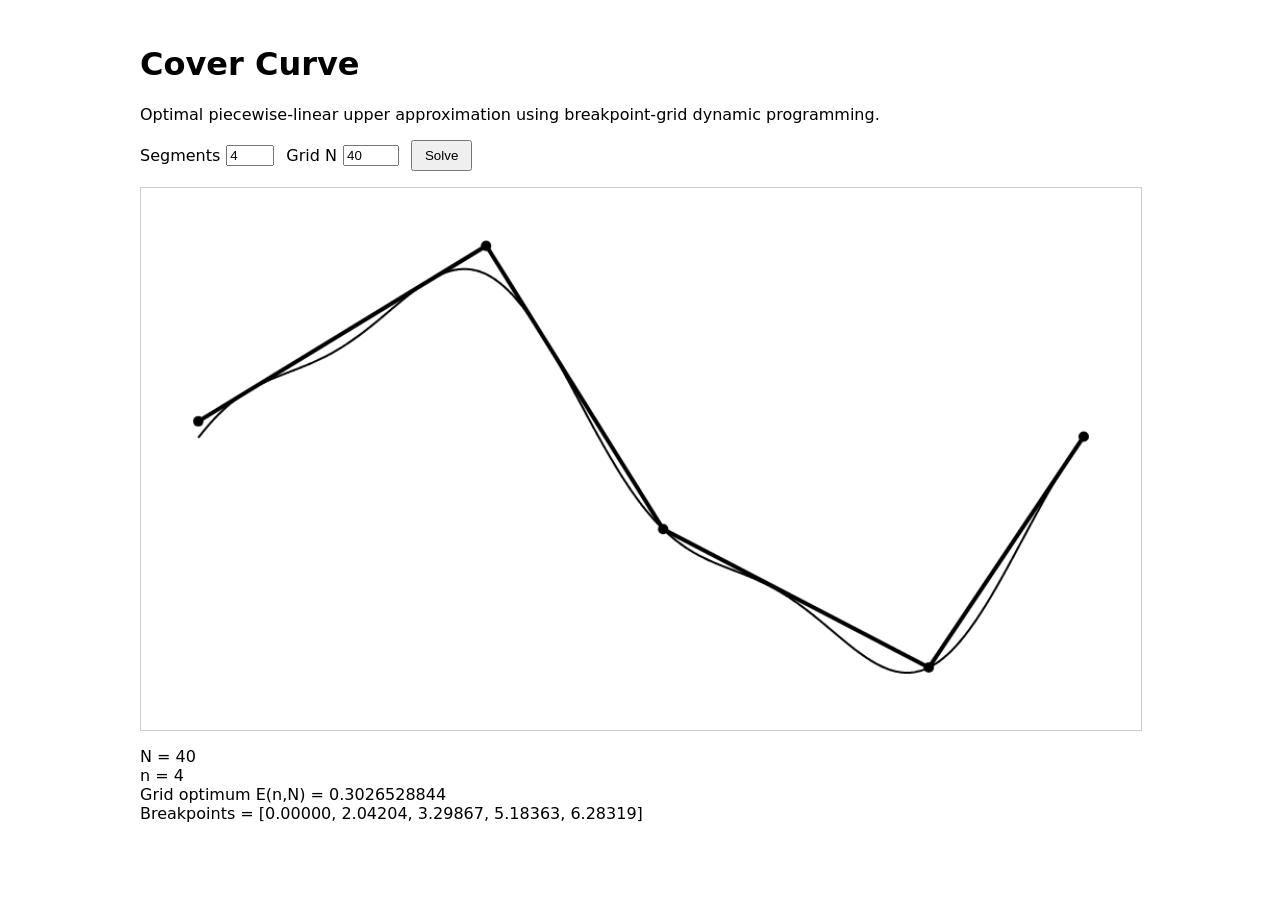
==== docs/index.html @ 6ab3d9b3 "Initial project setup" ====
<!doctype html>
<html lang="en">
<head>
  <meta charset="utf-8">
  <meta name="viewport" content="width=device-width, initial-scale=1">
  <title>Cover Curve</title>
  <style>
    body { font-family: system-ui, sans-serif; max-width: 1000px; margin: 0 auto; padding: 24px; }
    canvas { width: 100%; border: 1px solid #ccc; background: white; }
    .controls { display: flex; flex-wrap: wrap; gap: 12px; align-items: center; margin-bottom: 16px; }
    label { display: flex; gap: 6px; align-items: center; }
    button { padding: 6px 12px; cursor: pointer; }
    #status { margin: 12px 0; white-space: pre-wrap; }
  </style>
</head>
<body>
  <h1>Cover Curve</h1>
  <p>Optimal piecewise-linear upper approximation using breakpoint-grid dynamic programming.</p>

  <div class="controls">
    <label>Segments <input id="n" type="number" min="1" max="12" value="4"></label>
    <label>Grid N <input id="N" type="number" min="4" max="300" value="40"></label>
    <button id="run">Solve</button>
  </div>

  <canvas id="plot" width="960" height="520"></canvas>
  <div id="status">Ready.</div>

  <script type="module">
    import { solveGridDP } from "../src/math/gridDP.js";

    const canvas = document.getElementById("plot");
    const ctx = canvas.getContext("2d");
    const status = document.getElementById("status");

    // Example function. The numerical core accepts arbitrary JavaScript f.
    const f = x => Math.sin(x) + 0.18 * Math.cos(3 * x);
    const a = 0;
    const b = 2 * Math.PI;

    function draw(result) {
      const W = canvas.width;
      const H = canvas.height;
      const pad = 55;

      ctx.clearRect(0, 0, W, H);

      const values = [];
      for (let i = 0; i <= 800; i++) {
        const x = a + (b - a) * i / 800;
        values.push(f(x));
      }

      for (const s of result.segments) {
        values.push(s.intercept + s.slope * s.x0);
        values.push(s.intercept + s.slope * s.x1);
      }

      const ymin = Math.min(...values);
      const ymax = Math.max(...values);
      const yrange = Math.max(1e-9, ymax - ymin);

      const X = x => pad + (x - a) / (b - a) * (W - 2 * pad);
      const Y = y => H - pad - (y - ymin) / yrange * (H - 2 * pad);

      ctx.beginPath();
      for (let i = 0; i <= 800; i++) {
        const x = a + (b - a) * i / 800;
        const y = f(x);
        if (i === 0) ctx.moveTo(X(x), Y(y));
        else ctx.lineTo(X(x), Y(y));
      }
      ctx.lineWidth = 2;
      ctx.stroke();

      for (const s of result.segments) {
        ctx.beginPath();
        ctx.moveTo(X(s.x0), Y(s.intercept + s.slope * s.x0));
        ctx.lineTo(X(s.x1), Y(s.intercept + s.slope * s.x1));
        ctx.lineWidth = 4;
        ctx.stroke();
      }

      for (const x of result.breakpoints) {
        const y = result.segments.find(s => x >= s.x0 && x <= s.x1);
        const yy = y ? y.intercept + y.slope * x : f(x);
        ctx.beginPath();
        ctx.arc(X(x), Y(yy), 5, 0, Math.PI * 2);
        ctx.fill();
      }

      status.textContent =
        `N = ${result.N}\n` +
        `n = ${result.n}\n` +
        `Grid optimum E(n,N) = ${result.value.toPrecision(10)}\n` +
        `Breakpoints = [${result.breakpoints.map(x => x.toFixed(5)).join(", ")}]`;
    }

    function run() {
      const n = Number(document.getElementById("n").value);
      const N = Number(document.getElementById("N").value);
      status.textContent = "Solving...";
      setTimeout(() => {
        try {
          const result = solveGridDP(f, a, b, n, {
            N,
            oneSegment: {
              samples: 96,
              slopeIterations: 42
            }
          });
          draw(result);
        } catch (error) {
          status.textContent = error.message;
        }
      }, 0);
    }

    document.getElementById("run").addEventListener("click", run);
    run();
  </script>
</body>
</html>
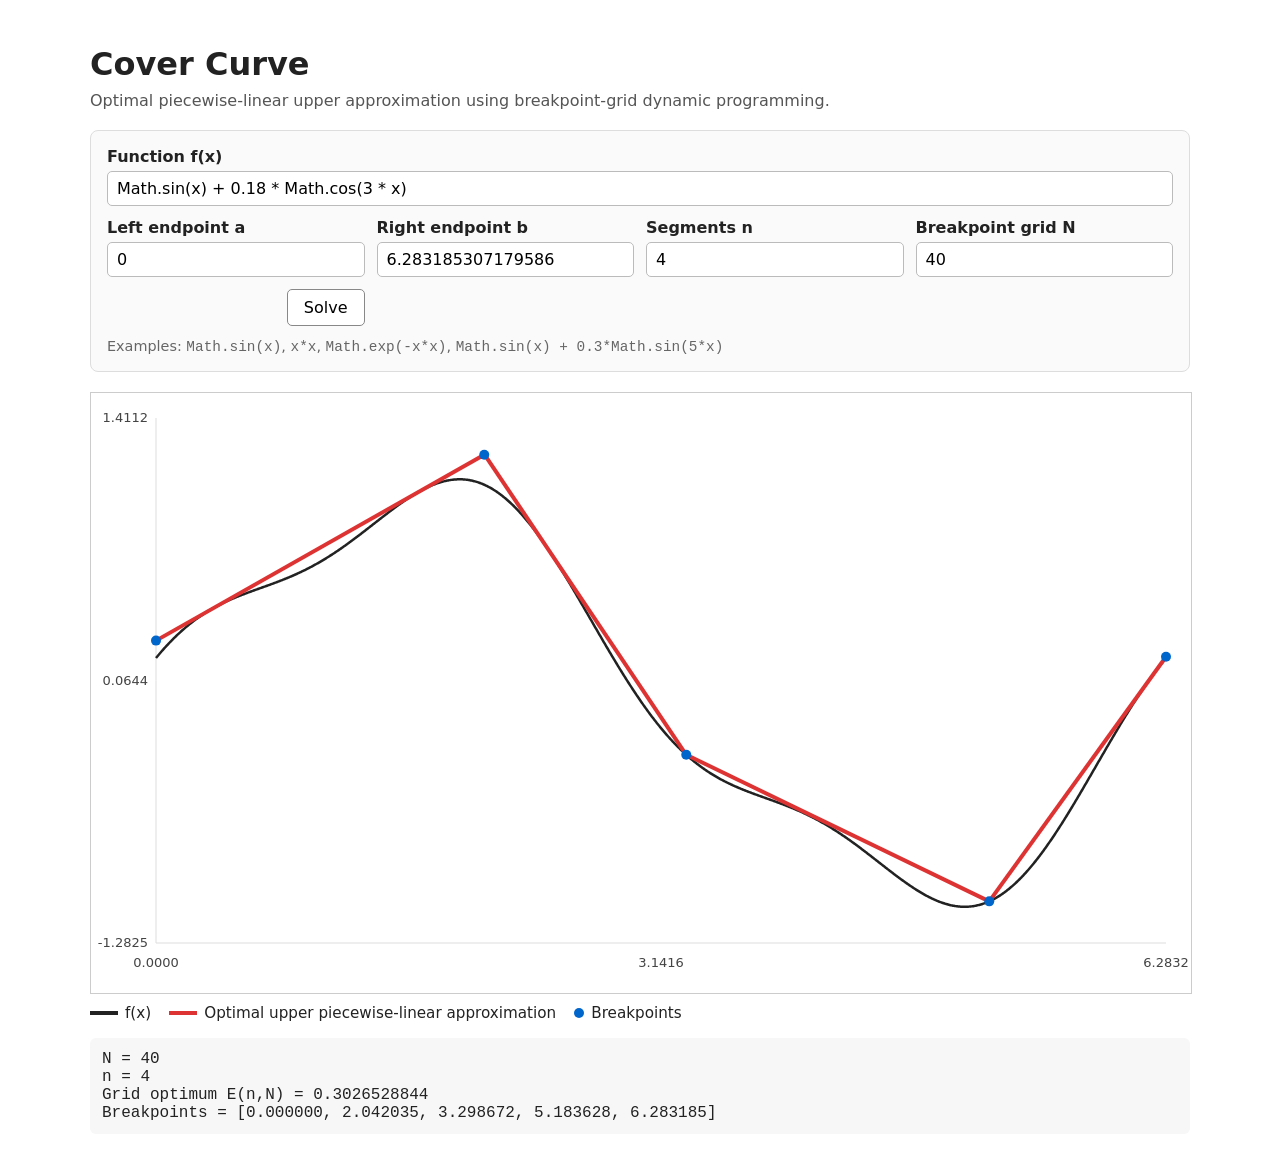
==== commit 49523ddf: "Refactor HTML structure and styles for better layout Updated styles and structure for improved layou" ====
--- a/docs/index.html
+++ b/docs/index.html
@@ -4,119 +4,610 @@
   <meta charset="utf-8">
   <meta name="viewport" content="width=device-width, initial-scale=1">
   <title>Cover Curve</title>
+
   <style>
-    body { font-family: system-ui, sans-serif; max-width: 1000px; margin: 0 auto; padding: 24px; }
-    canvas { width: 100%; border: 1px solid #ccc; background: white; }
-    .controls { display: flex; flex-wrap: wrap; gap: 12px; align-items: center; margin-bottom: 16px; }
-    label { display: flex; gap: 6px; align-items: center; }
-    button { padding: 6px 12px; cursor: pointer; }
-    #status { margin: 12px 0; white-space: pre-wrap; }
+    body {
+      font-family: system-ui, sans-serif;
+      max-width: 1100px;
+      margin: 0 auto;
+      padding: 24px;
+      color: #222;
+    }
+
+    h1 {
+      margin-bottom: 8px;
+    }
+
+    .description {
+      margin-top: 0;
+      color: #555;
+    }
+
+    .controls {
+      display: grid;
+      grid-template-columns: repeat(auto-fit, minmax(220px, 1fr));
+      gap: 12px;
+      margin: 20px 0;
+      padding: 16px;
+      border: 1px solid #ddd;
+      border-radius: 8px;
+      background: #fafafa;
+    }
+
+    .control {
+      display: flex;
+      flex-direction: column;
+      gap: 5px;
+    }
+
+    .control label {
+      font-weight: 600;
+    }
+
+    input {
+      box-sizing: border-box;
+      width: 100%;
+      padding: 7px 9px;
+      border: 1px solid #bbb;
+      border-radius: 5px;
+      font: inherit;
+    }
+
+    button {
+      padding: 8px 16px;
+      border: 1px solid #888;
+      border-radius: 5px;
+      background: white;
+      font: inherit;
+      cursor: pointer;
+      align-self: end;
+    }
+
+    button:hover {
+      background: #f0f0f0;
+    }
+
+    .function-help {
+      grid-column: 1 / -1;
+      color: #666;
+      font-size: 0.9rem;
+    }
+
+    .plot-container {
+      position: relative;
+      width: 100%;
+    }
+
+    canvas {
+      display: block;
+      width: 100%;
+      height: auto;
+      border: 1px solid #ccc;
+      background: white;
+    }
+
+    .legend {
+      display: flex;
+      flex-wrap: wrap;
+      gap: 18px;
+      margin-top: 10px;
+      font-size: 0.95rem;
+    }
+
+    .legend-item {
+      display: flex;
+      align-items: center;
+      gap: 7px;
+    }
+
+    .legend-line {
+      width: 28px;
+      height: 4px;
+      display: inline-block;
+    }
+
+    .legend-function {
+      background: #222;
+    }
+
+    .legend-cover {
+      background: #d33;
+    }
+
+    .legend-point {
+      width: 10px;
+      height: 10px;
+      border-radius: 50%;
+      background: #06c;
+      display: inline-block;
+    }
+
+    #status {
+      margin-top: 16px;
+      padding: 12px;
+      white-space: pre-wrap;
+      font-family: ui-monospace, SFMono-Regular, Menlo, Consolas, monospace;
+      background: #f7f7f7;
+      border-radius: 6px;
+    }
+
+    #error {
+      margin-top: 12px;
+      color: #b00020;
+      white-space: pre-wrap;
+    }
   </style>
 </head>
+
 <body>
   <h1>Cover Curve</h1>
-  <p>Optimal piecewise-linear upper approximation using breakpoint-grid dynamic programming.</p>
+
+  <p class="description">
+    Optimal piecewise-linear upper approximation using breakpoint-grid
+    dynamic programming.
+  </p>
 
   <div class="controls">
-    <label>Segments <input id="n" type="number" min="1" max="12" value="4"></label>
-    <label>Grid N <input id="N" type="number" min="4" max="300" value="40"></label>
-    <button id="run">Solve</button>
+
+    <div class="control" style="grid-column: 1 / -1;">
+      <label for="function">Function f(x)</label>
+      <input
+        id="function"
+        type="text"
+        value="Math.sin(x) + 0.18 * Math.cos(3 * x)"
+        spellcheck="false"
+      >
+    </div>
+
+    <div class="control">
+      <label for="a">Left endpoint a</label>
+      <input id="a" type="number" step="any" value="0">
+    </div>
+
+    <div class="control">
+      <label for="b">Right endpoint b</label>
+      <input id="b" type="number" step="any" value="6.283185307179586">
+    </div>
+
+    <div class="control">
+      <label for="n">Segments n</label>
+      <input id="n" type="number" min="1" max="30" step="1" value="4">
+    </div>
+
+    <div class="control">
+      <label for="N">Breakpoint grid N</label>
+      <input id="N" type="number" min="4" max="300" step="1" value="40">
+    </div>
+
+    <div class="control">
+      <button id="run">Solve</button>
+    </div>
+
+    <div class="function-help">
+      Examples:
+      <code>Math.sin(x)</code>,
+      <code>x*x</code>,
+      <code>Math.exp(-x*x)</code>,
+      <code>Math.sin(x) + 0.3*Math.sin(5*x)</code>
+    </div>
+
   </div>
 
-  <canvas id="plot" width="960" height="520"></canvas>
+  <div class="plot-container">
+    <canvas id="plot" width="1100" height="600"></canvas>
+  </div>
+
+  <div class="legend">
+    <div class="legend-item">
+      <span class="legend-line legend-function"></span>
+      <span>f(x)</span>
+    </div>
+
+    <div class="legend-item">
+      <span class="legend-line legend-cover"></span>
+      <span>Optimal upper piecewise-linear approximation</span>
+    </div>
+
+    <div class="legend-item">
+      <span class="legend-point"></span>
+      <span>Breakpoints</span>
+    </div>
+  </div>
+
   <div id="status">Ready.</div>
+  <div id="error"></div>
 
   <script type="module">
     import { solveGridDP } from "../src/math/gridDP.js";
 
     const canvas = document.getElementById("plot");
     const ctx = canvas.getContext("2d");
+
     const status = document.getElementById("status");
-
-    // Example function. The numerical core accepts arbitrary JavaScript f.
-    const f = x => Math.sin(x) + 0.18 * Math.cos(3 * x);
-    const a = 0;
-    const b = 2 * Math.PI;
-
-    function draw(result) {
+    const errorBox = document.getElementById("error");
+
+    function createFunction(expression) {
+      if (!expression.trim()) {
+        throw new Error("Please enter a function f(x).");
+      }
+
+      let fn;
+
+      try {
+        fn = new Function(
+          "x",
+          `"use strict"; return (${expression});`
+        );
+      } catch {
+        throw new Error("Invalid JavaScript expression for f(x).");
+      }
+
+      // Check that the function actually returns finite numbers.
+      const testPoints = [0, 0.5, 1];
+
+      for (const x of testPoints) {
+        let y;
+
+        try {
+          y = fn(x);
+        } catch {
+          throw new Error(`f(${x}) could not be evaluated.`);
+        }
+
+        if (!Number.isFinite(y)) {
+          throw new Error(
+            `f(${x}) is not a finite number.`
+          );
+        }
+      }
+
+      return fn;
+    }
+
+    function draw(result, f, a, b) {
       const W = canvas.width;
       const H = canvas.height;
-      const pad = 55;
+
+      const padLeft = 65;
+      const padRight = 25;
+      const padTop = 25;
+      const padBottom = 50;
 
       ctx.clearRect(0, 0, W, H);
 
-      const values = [];
-      for (let i = 0; i <= 800; i++) {
-        const x = a + (b - a) * i / 800;
-        values.push(f(x));
-      }
-
-      for (const s of result.segments) {
-        values.push(s.intercept + s.slope * s.x0);
-        values.push(s.intercept + s.slope * s.x1);
-      }
-
-      const ymin = Math.min(...values);
-      const ymax = Math.max(...values);
-      const yrange = Math.max(1e-9, ymax - ymin);
-
-      const X = x => pad + (x - a) / (b - a) * (W - 2 * pad);
-      const Y = y => H - pad - (y - ymin) / yrange * (H - 2 * pad);
+      /*
+       * Sample the original function densely enough for visualization.
+       */
+      const functionSamples = [];
+
+      for (let i = 0; i <= 1200; i++) {
+        const x = a + (b - a) * i / 1200;
+        const y = f(x);
+
+        if (!Number.isFinite(y)) {
+          throw new Error(
+            `f(x) is not finite near x = ${x}.`
+          );
+        }
+
+        functionSamples.push({ x, y });
+      }
+
+      /*
+       * Collect values from both f and the piecewise-linear cover
+       * so that the whole solution fits into the plot.
+       */
+      const values = functionSamples.map(p => p.y);
+
+      for (const segment of result.segments) {
+        values.push(
+          segment.intercept + segment.slope * segment.x0
+        );
+
+        values.push(
+          segment.intercept + segment.slope * segment.x1
+        );
+      }
+
+      let ymin = Math.min(...values);
+      let ymax = Math.max(...values);
+
+      /*
+       * Add a small vertical margin.
+       */
+      let yrange = ymax - ymin;
+
+      if (!Number.isFinite(yrange) || yrange < 1e-12) {
+        yrange = 1;
+      }
+
+      const margin = yrange * 0.08;
+      ymin -= margin;
+      ymax += margin;
+      yrange = ymax - ymin;
+
+      const plotWidth = W - padLeft - padRight;
+      const plotHeight = H - padTop - padBottom;
+
+      const X = x =>
+        padLeft +
+        (x - a) / (b - a) * plotWidth;
+
+      const Y = y =>
+        H -
+        padBottom -
+        (y - ymin) / yrange * plotHeight;
+
+      /*
+       * Background.
+       */
+      ctx.fillStyle = "#fff";
+      ctx.fillRect(0, 0, W, H);
+
+      /*
+       * Axes.
+       */
+      ctx.strokeStyle = "#ddd";
+      ctx.lineWidth = 1;
 
       ctx.beginPath();
-      for (let i = 0; i <= 800; i++) {
-        const x = a + (b - a) * i / 800;
-        const y = f(x);
-        if (i === 0) ctx.moveTo(X(x), Y(y));
-        else ctx.lineTo(X(x), Y(y));
-      }
-      ctx.lineWidth = 2;
+      ctx.moveTo(padLeft, padTop);
+      ctx.lineTo(padLeft, H - padBottom);
+      ctx.lineTo(W - padRight, H - padBottom);
       ctx.stroke();
 
-      for (const s of result.segments) {
+      /*
+       * Draw f(x).
+       */
+      ctx.beginPath();
+
+      for (let i = 0; i < functionSamples.length; i++) {
+        const p = functionSamples[i];
+
+        if (i === 0) {
+          ctx.moveTo(X(p.x), Y(p.y));
+        } else {
+          ctx.lineTo(X(p.x), Y(p.y));
+        }
+      }
+
+      ctx.strokeStyle = "#222";
+      ctx.lineWidth = 2.5;
+      ctx.stroke();
+
+      /*
+       * Draw the optimal piecewise-linear upper approximation.
+       */
+      ctx.strokeStyle = "#d33";
+      ctx.lineWidth = 4;
+
+      for (const segment of result.segments) {
+        const y0 =
+          segment.intercept +
+          segment.slope * segment.x0;
+
+        const y1 =
+          segment.intercept +
+          segment.slope * segment.x1;
+
         ctx.beginPath();
-        ctx.moveTo(X(s.x0), Y(s.intercept + s.slope * s.x0));
-        ctx.lineTo(X(s.x1), Y(s.intercept + s.slope * s.x1));
-        ctx.lineWidth = 4;
+        ctx.moveTo(X(segment.x0), Y(y0));
+        ctx.lineTo(X(segment.x1), Y(y1));
         ctx.stroke();
       }
 
-      for (const x of result.breakpoints) {
-        const y = result.segments.find(s => x >= s.x0 && x <= s.x1);
-        const yy = y ? y.intercept + y.slope * x : f(x);
+      /*
+       * Draw breakpoints.
+       */
+      ctx.fillStyle = "#06c";
+
+      for (let i = 0; i < result.breakpoints.length; i++) {
+        const x = result.breakpoints[i];
+
+        /*
+         * At a breakpoint, use either adjacent segment.
+         */
+        let segment = result.segments.find(
+          s => x >= s.x0 - 1e-12 &&
+               x <= s.x1 + 1e-12
+        );
+
+        const y = segment
+          ? segment.intercept + segment.slope * x
+          : f(x);
+
         ctx.beginPath();
-        ctx.arc(X(x), Y(yy), 5, 0, Math.PI * 2);
+        ctx.arc(X(x), Y(y), 5, 0, Math.PI * 2);
         ctx.fill();
       }
 
+      /*
+       * x-axis labels.
+       */
+      ctx.fillStyle = "#444";
+      ctx.font = "13px system-ui, sans-serif";
+      ctx.textAlign = "center";
+
+      ctx.fillText(
+        formatNumber(a),
+        X(a),
+        H - padBottom + 24
+      );
+
+      ctx.fillText(
+        formatNumber((a + b) / 2),
+        X((a + b) / 2),
+        H - padBottom + 24
+      );
+
+      ctx.fillText(
+        formatNumber(b),
+        X(b),
+        H - padBottom + 24
+      );
+
+      /*
+       * y-axis labels.
+       */
+      ctx.textAlign = "right";
+
+      ctx.fillText(
+        formatNumber(ymax),
+        padLeft - 8,
+        Y(ymax) + 4
+      );
+
+      ctx.fillText(
+        formatNumber((ymin + ymax) / 2),
+        padLeft - 8,
+        Y((ymin + ymax) / 2) + 4
+      );
+
+      ctx.fillText(
+        formatNumber(ymin),
+        padLeft - 8,
+        Y(ymin) + 4
+      );
+
+      /*
+       * Status information.
+       */
       status.textContent =
         `N = ${result.N}\n` +
         `n = ${result.n}\n` +
         `Grid optimum E(n,N) = ${result.value.toPrecision(10)}\n` +
-        `Breakpoints = [${result.breakpoints.map(x => x.toFixed(5)).join(", ")}]`;
+        `Breakpoints = [` +
+        result.breakpoints
+          .map(x => x.toFixed(6))
+          .join(", ") +
+        `]`;
+    }
+
+    function formatNumber(x) {
+      if (Math.abs(x) >= 1000 || Math.abs(x) < 0.001 && x !== 0) {
+        return x.toExponential(4);
+      }
+
+      return x.toFixed(4);
     }
 
     function run() {
-      const n = Number(document.getElementById("n").value);
-      const N = Number(document.getElementById("N").value);
+      errorBox.textContent = "";
       status.textContent = "Solving...";
+
+      let f;
+      let a;
+      let b;
+      let n;
+      let N;
+
+      try {
+        const expression =
+          document.getElementById("function").value;
+
+        f = createFunction(expression);
+
+        a = Number(
+          document.getElementById("a").value
+        );
+
+        b = Number(
+          document.getElementById("b").value
+        );
+
+        n = Number(
+          document.getElementById("n").value
+        );
+
+        N = Number(
+          document.getElementById("N").value
+        );
+
+        if (!Number.isFinite(a) || !Number.isFinite(b)) {
+          throw new Error(
+            "The endpoints a and b must be finite numbers."
+          );
+        }
+
+        if (!(a < b)) {
+          throw new Error(
+            "The interval must satisfy a < b."
+          );
+        }
+
+        if (!Number.isInteger(n) || n < 1) {
+          throw new Error(
+            "n must be a positive integer."
+          );
+        }
+
+        if (!Number.isInteger(N) || N < 4) {
+          throw new Error(
+            "N must be an integer greater than or equal to 4."
+          );
+        }
+
+        if (n > N) {
+          throw new Error(
+            "The number of segments n cannot exceed the grid size N."
+          );
+        }
+
+      } catch (error) {
+        status.textContent = "Error.";
+        errorBox.textContent = error.message;
+        return;
+      }
+
+      /*
+       * Let the browser update the status message before
+       * starting the potentially expensive computation.
+       */
       setTimeout(() => {
         try {
-          const result = solveGridDP(f, a, b, n, {
-            N,
-            oneSegment: {
-              samples: 96,
-              slopeIterations: 42
+          const result = solveGridDP(
+            f,
+            a,
+            b,
+            n,
+            {
+              N,
+              oneSegment: {
+                samples: 96,
+                slopeIterations: 42
+              }
             }
-          });
-          draw(result);
+          );
+
+          draw(result, f, a, b);
+
         } catch (error) {
-          status.textContent = error.message;
+          status.textContent = "Error.";
+          errorBox.textContent =
+            error instanceof Error
+              ? error.message
+              : String(error);
         }
       }, 0);
     }
 
-    document.getElementById("run").addEventListener("click", run);
+    document
+      .getElementById("run")
+      .addEventListener("click", run);
+
+    /*
+     * Pressing Enter in an input runs the solver.
+     */
+    document
+      .querySelectorAll("input")
+      .forEach(input => {
+        input.addEventListener("keydown", event => {
+          if (event.key === "Enter") {
+            run();
+          }
+        });
+      });
+
     run();
   </script>
 </body>
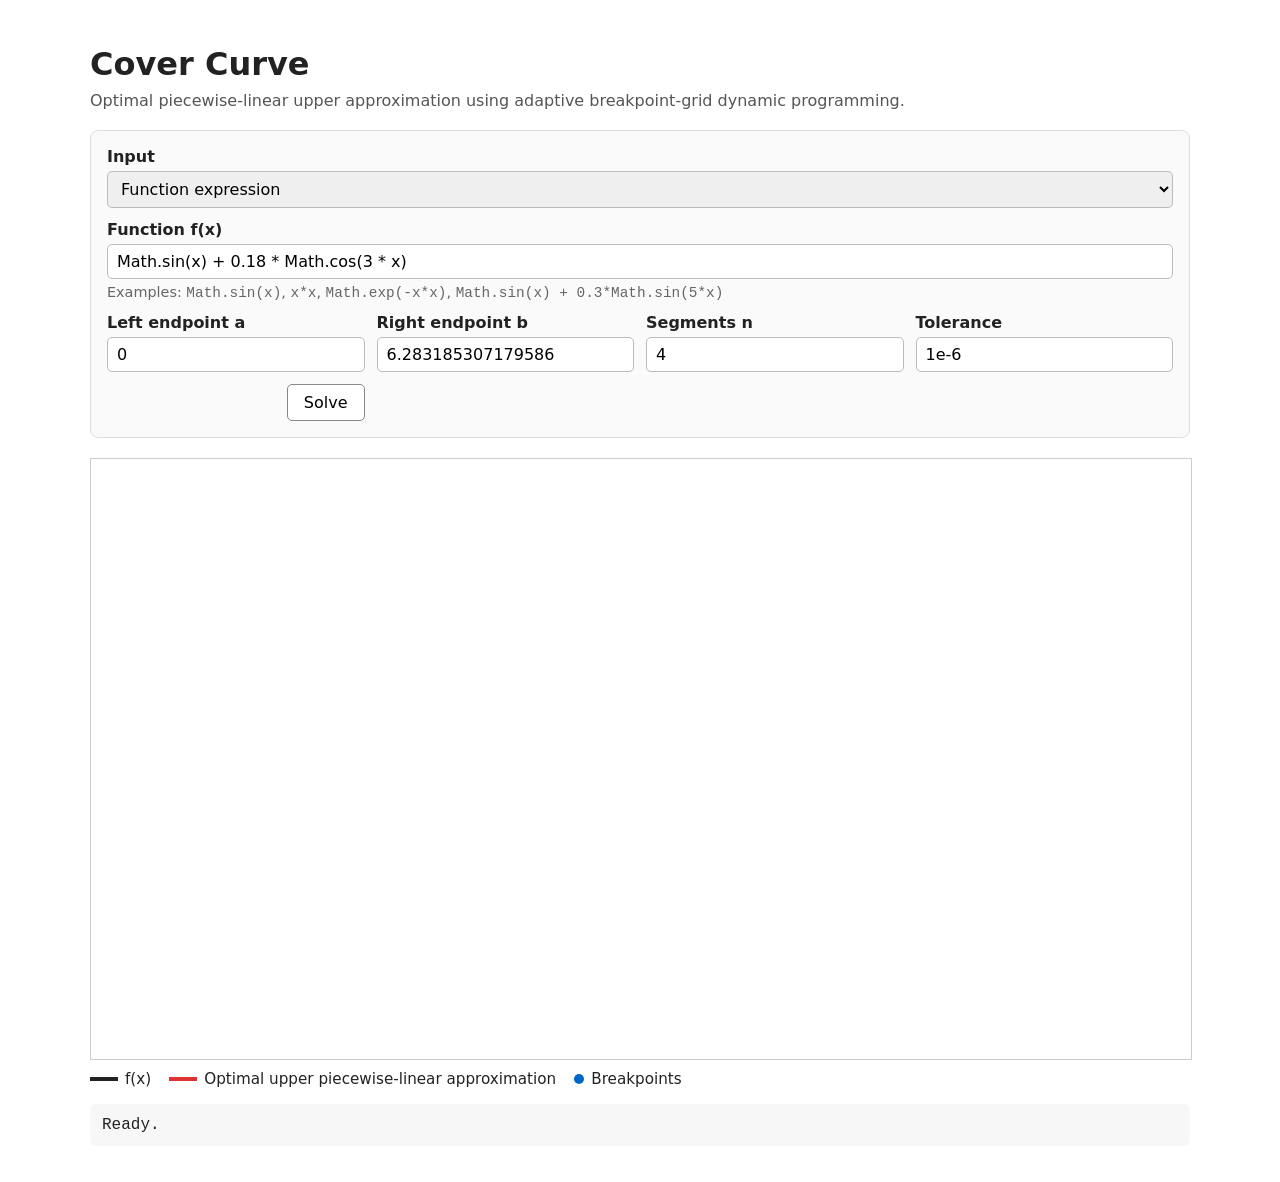
==== commit 6f59e7f0: "Enhance input handling and integrate adaptive grid DP Refactor input handling and improve UI element" ====
--- a/docs/index.html
+++ b/docs/index.html
@@ -44,13 +44,21 @@
       font-weight: 600;
     }
 
-    input {
+    input,
+    select,
+    textarea {
       box-sizing: border-box;
       width: 100%;
       padding: 7px 9px;
       border: 1px solid #bbb;
       border-radius: 5px;
       font: inherit;
+    }
+
+    textarea {
+      min-height: 150px;
+      resize: vertical;
+      font-family: ui-monospace, SFMono-Regular, Menlo, Consolas, monospace;
     }
 
     button {
@@ -67,8 +75,11 @@
       background: #f0f0f0;
     }
 
-    .function-help {
+    .full-width {
       grid-column: 1 / -1;
+    }
+
+    .help {
       color: #666;
       font-size: 0.9rem;
     }
@@ -143,13 +154,25 @@
   <h1>Cover Curve</h1>
 
   <p class="description">
-    Optimal piecewise-linear upper approximation using breakpoint-grid
-    dynamic programming.
+    Optimal piecewise-linear upper approximation using adaptive
+    breakpoint-grid dynamic programming.
   </p>
 
   <div class="controls">
 
-    <div class="control" style="grid-column: 1 / -1;">
+    <div class="control full-width">
+      <label for="inputMode">Input</label>
+      <select id="inputMode">
+        <option value="function">Function expression</option>
+        <option value="linear">Data points — linear interpolation</option>
+        <option value="spline">Data points — natural cubic spline</option>
+      </select>
+    </div>
+
+    <div
+      class="control full-width"
+      id="functionControl"
+    >
       <label for="function">Function f(x)</label>
       <input
         id="function"
@@ -157,38 +180,84 @@
         value="Math.sin(x) + 0.18 * Math.cos(3 * x)"
         spellcheck="false"
       >
+
+      <div class="help">
+        Examples:
+        <code>Math.sin(x)</code>,
+        <code>x*x</code>,
+        <code>Math.exp(-x*x)</code>,
+        <code>Math.sin(x) + 0.3*Math.sin(5*x)</code>
+      </div>
+    </div>
+
+    <div
+      class="control full-width"
+      id="dataControl"
+      style="display: none;"
+    >
+      <label for="data">Data points</label>
+      <textarea
+        id="data"
+        spellcheck="false"
+        placeholder="x, y
+0, 0
+1, 0.8
+2, 0.3
+3, 1.2"
+      ></textarea>
+
+      <div class="help">
+        Enter one point per line as <code>x, y</code>.
+        x-values must be strictly increasing.
+      </div>
     </div>
 
     <div class="control">
       <label for="a">Left endpoint a</label>
-      <input id="a" type="number" step="any" value="0">
+      <input
+        id="a"
+        type="number"
+        step="any"
+        value="0"
+      >
     </div>
 
     <div class="control">
       <label for="b">Right endpoint b</label>
-      <input id="b" type="number" step="any" value="6.283185307179586">
+      <input
+        id="b"
+        type="number"
+        step="any"
+        value="6.283185307179586"
+      >
     </div>
 
     <div class="control">
       <label for="n">Segments n</label>
-      <input id="n" type="number" min="1" max="30" step="1" value="4">
+      <input
+        id="n"
+        type="number"
+        min="1"
+        max="30"
+        step="1"
+        value="4"
+      >
     </div>
 
     <div class="control">
-      <label for="N">Breakpoint grid N</label>
-      <input id="N" type="number" min="4" max="300" step="1" value="40">
+      <label for="tolerance">Tolerance</label>
+      <input
+        id="tolerance"
+        type="number"
+        min="1e-10"
+        max="0.1"
+        step="any"
+        value="1e-6"
+      >
     </div>
 
     <div class="control">
       <button id="run">Solve</button>
-    </div>
-
-    <div class="function-help">
-      Examples:
-      <code>Math.sin(x)</code>,
-      <code>x*x</code>,
-      <code>Math.exp(-x*x)</code>,
-      <code>Math.sin(x) + 0.3*Math.sin(5*x)</code>
     </div>
 
   </div>
@@ -218,17 +287,54 @@
   <div id="error"></div>
 
   <script type="module">
-    import { solveGridDP } from "../src/math/gridDP.js";
-
-    const canvas = document.getElementById("plot");
-    const ctx = canvas.getContext("2d");
-
-    const status = document.getElementById("status");
-    const errorBox = document.getElementById("error");
-
-    function createFunction(expression) {
+    import {
+      solveAdaptiveGridDP
+    } from "../src/math/adaptiveGridDP.js";
+
+    import {
+      createLinearInterpolation,
+      createNaturalCubicSpline,
+      parseDataPoints
+    } from "../src/math/interpolation.js";
+
+    const canvas =
+      document.getElementById("plot");
+
+    const ctx =
+      canvas.getContext("2d");
+
+    const status =
+      document.getElementById("status");
+
+    const errorBox =
+      document.getElementById("error");
+
+    const inputMode =
+      document.getElementById("inputMode");
+
+    const functionControl =
+      document.getElementById("functionControl");
+
+    const dataControl =
+      document.getElementById("dataControl");
+
+    function updateInputMode() {
+      const mode = inputMode.value;
+
+      const functionMode = mode === "function";
+
+      functionControl.style.display =
+        functionMode ? "" : "none";
+
+      dataControl.style.display =
+        functionMode ? "none" : "";
+    }
+
+    function createFunction(expression, a, b) {
       if (!expression.trim()) {
-        throw new Error("Please enter a function f(x).");
+        throw new Error(
+          "Please enter a function f(x)."
+        );
       }
 
       let fn;
@@ -239,11 +345,16 @@
           `"use strict"; return (${expression});`
         );
       } catch {
-        throw new Error("Invalid JavaScript expression for f(x).");
-      }
-
-      // Check that the function actually returns finite numbers.
-      const testPoints = [0, 0.5, 1];
+        throw new Error(
+          "Invalid JavaScript expression for f(x)."
+        );
+      }
+
+      const testPoints = [
+        a,
+        (a + b) / 2,
+        b
+      ];
 
       for (const x of testPoints) {
         let y;
@@ -251,7 +362,9 @@
         try {
           y = fn(x);
         } catch {
-          throw new Error(`f(${x}) could not be evaluated.`);
+          throw new Error(
+            `f(${x}) could not be evaluated.`
+          );
         }
 
         if (!Number.isFinite(y)) {
@@ -262,6 +375,47 @@
       }
 
       return fn;
+    }
+
+    function createInputFunction(
+      mode,
+      expression,
+      dataText,
+      a,
+      b
+    ) {
+      if (mode === "function") {
+        return createFunction(
+          expression,
+          a,
+          b
+        );
+      }
+
+      const points =
+        parseDataPoints(dataText);
+
+      const firstX = points[0][0];
+      const lastX =
+        points[points.length - 1][0];
+
+      if (a < firstX || b > lastX) {
+        throw new Error(
+          "The data-point interval must contain [a, b]."
+        );
+      }
+
+      if (mode === "linear") {
+        return createLinearInterpolation(points);
+      }
+
+      if (mode === "spline") {
+        return createNaturalCubicSpline(points);
+      }
+
+      throw new Error(
+        "Unknown input mode."
+      );
     }
 
     function draw(result, f, a, b) {
@@ -273,15 +427,19 @@
       const padTop = 25;
       const padBottom = 50;
 
-      ctx.clearRect(0, 0, W, H);
-
-      /*
-       * Sample the original function densely enough for visualization.
-       */
+      ctx.clearRect(
+        0,
+        0,
+        W,
+        H
+      );
+
       const functionSamples = [];
 
       for (let i = 0; i <= 1200; i++) {
-        const x = a + (b - a) * i / 1200;
+        const x =
+          a + (b - a) * i / 1200;
+
         const y = f(x);
 
         if (!Number.isFinite(y)) {
@@ -290,44 +448,50 @@
           );
         }
 
-        functionSamples.push({ x, y });
-      }
-
-      /*
-       * Collect values from both f and the piecewise-linear cover
-       * so that the whole solution fits into the plot.
-       */
-      const values = functionSamples.map(p => p.y);
+        functionSamples.push({
+          x,
+          y
+        });
+      }
+
+      const values =
+        functionSamples.map(p => p.y);
 
       for (const segment of result.segments) {
         values.push(
-          segment.intercept + segment.slope * segment.x0
+          segment.intercept +
+          segment.slope * segment.x0
         );
 
         values.push(
-          segment.intercept + segment.slope * segment.x1
+          segment.intercept +
+          segment.slope * segment.x1
         );
       }
 
       let ymin = Math.min(...values);
       let ymax = Math.max(...values);
 
-      /*
-       * Add a small vertical margin.
-       */
       let yrange = ymax - ymin;
 
-      if (!Number.isFinite(yrange) || yrange < 1e-12) {
+      if (
+        !Number.isFinite(yrange) ||
+        yrange < 1e-12
+      ) {
         yrange = 1;
       }
 
       const margin = yrange * 0.08;
+
       ymin -= margin;
       ymax += margin;
       yrange = ymax - ymin;
 
-      const plotWidth = W - padLeft - padRight;
-      const plotHeight = H - padTop - padBottom;
+      const plotWidth =
+        W - padLeft - padRight;
+
+      const plotHeight =
+        H - padTop - padBottom;
 
       const X = x =>
         padLeft +
@@ -338,36 +502,52 @@
         padBottom -
         (y - ymin) / yrange * plotHeight;
 
-      /*
-       * Background.
-       */
       ctx.fillStyle = "#fff";
-      ctx.fillRect(0, 0, W, H);
-
-      /*
-       * Axes.
-       */
+      ctx.fillRect(
+        0,
+        0,
+        W,
+        H
+      );
+
       ctx.strokeStyle = "#ddd";
       ctx.lineWidth = 1;
 
       ctx.beginPath();
-      ctx.moveTo(padLeft, padTop);
-      ctx.lineTo(padLeft, H - padBottom);
-      ctx.lineTo(W - padRight, H - padBottom);
+      ctx.moveTo(
+        padLeft,
+        padTop
+      );
+      ctx.lineTo(
+        padLeft,
+        H - padBottom
+      );
+      ctx.lineTo(
+        W - padRight,
+        H - padBottom
+      );
       ctx.stroke();
 
-      /*
-       * Draw f(x).
-       */
       ctx.beginPath();
 
-      for (let i = 0; i < functionSamples.length; i++) {
-        const p = functionSamples[i];
+      for (
+        let i = 0;
+        i < functionSamples.length;
+        i++
+      ) {
+        const p =
+          functionSamples[i];
 
         if (i === 0) {
-          ctx.moveTo(X(p.x), Y(p.y));
+          ctx.moveTo(
+            X(p.x),
+            Y(p.y)
+          );
         } else {
-          ctx.lineTo(X(p.x), Y(p.y));
+          ctx.lineTo(
+            X(p.x),
+            Y(p.y)
+          );
         }
       }
 
@@ -375,9 +555,6 @@
       ctx.lineWidth = 2.5;
       ctx.stroke();
 
-      /*
-       * Draw the optimal piecewise-linear upper approximation.
-       */
       ctx.strokeStyle = "#d33";
       ctx.lineWidth = 4;
 
@@ -391,41 +568,52 @@
           segment.slope * segment.x1;
 
         ctx.beginPath();
-        ctx.moveTo(X(segment.x0), Y(y0));
-        ctx.lineTo(X(segment.x1), Y(y1));
+
+        ctx.moveTo(
+          X(segment.x0),
+          Y(y0)
+        );
+
+        ctx.lineTo(
+          X(segment.x1),
+          Y(y1)
+        );
+
         ctx.stroke();
       }
 
-      /*
-       * Draw breakpoints.
-       */
       ctx.fillStyle = "#06c";
 
-      for (let i = 0; i < result.breakpoints.length; i++) {
-        const x = result.breakpoints[i];
-
-        /*
-         * At a breakpoint, use either adjacent segment.
-         */
-        let segment = result.segments.find(
-          s => x >= s.x0 - 1e-12 &&
-               x <= s.x1 + 1e-12
-        );
+      for (const x of result.breakpoints) {
+        const segment =
+          result.segments.find(
+            s =>
+              x >= s.x0 - 1e-12 &&
+              x <= s.x1 + 1e-12
+          );
 
         const y = segment
-          ? segment.intercept + segment.slope * x
+          ? segment.intercept +
+            segment.slope * x
           : f(x);
 
         ctx.beginPath();
-        ctx.arc(X(x), Y(y), 5, 0, Math.PI * 2);
+
+        ctx.arc(
+          X(x),
+          Y(y),
+          5,
+          0,
+          Math.PI * 2
+        );
+
         ctx.fill();
       }
 
-      /*
-       * x-axis labels.
-       */
       ctx.fillStyle = "#444";
-      ctx.font = "13px system-ui, sans-serif";
+      ctx.font =
+        "13px system-ui, sans-serif";
+
       ctx.textAlign = "center";
 
       ctx.fillText(
@@ -446,9 +634,6 @@
         H - padBottom + 24
       );
 
-      /*
-       * y-axis labels.
-       */
       ctx.textAlign = "right";
 
       ctx.fillText(
@@ -469,13 +654,21 @@
         Y(ymin) + 4
       );
 
-      /*
-       * Status information.
-       */
+      const relativeChange =
+        result.relativeChange;
+
       status.textContent =
-        `N = ${result.N}\n` +
         `n = ${result.n}\n` +
-        `Grid optimum E(n,N) = ${result.value.toPrecision(10)}\n` +
+        `Final grid N = ${result.N}\n` +
+        `Grid optimum E(n,N) = ${
+          result.value.toPrecision(10)
+        }\n` +
+        `Relative change = ${
+          relativeChange.toExponential(4)
+        }\n` +
+        `Converged = ${
+          result.converged ? "yes" : "no"
+        }\n` +
         `Breakpoints = [` +
         result.breakpoints
           .map(x => x.toFixed(6))
@@ -484,7 +677,10 @@
     }
 
     function formatNumber(x) {
-      if (Math.abs(x) >= 1000 || Math.abs(x) < 0.001 && x !== 0) {
+      if (
+        Math.abs(x) >= 1000 ||
+        (Math.abs(x) < 0.001 && x !== 0)
+      ) {
         return x.toExponential(4);
       }
 
@@ -499,14 +695,9 @@
       let a;
       let b;
       let n;
-      let N;
+      let tolerance;
 
       try {
-        const expression =
-          document.getElementById("function").value;
-
-        f = createFunction(expression);
-
         a = Number(
           document.getElementById("a").value
         );
@@ -519,11 +710,14 @@
           document.getElementById("n").value
         );
 
-        N = Number(
-          document.getElementById("N").value
-        );
-
-        if (!Number.isFinite(a) || !Number.isFinite(b)) {
+        tolerance = Number(
+          document.getElementById("tolerance").value
+        );
+
+        if (
+          !Number.isFinite(a) ||
+          !Number.isFinite(b)
+        ) {
           throw new Error(
             "The endpoints a and b must be finite numbers."
           );
@@ -541,48 +735,82 @@
           );
         }
 
-        if (!Number.isInteger(N) || N < 4) {
+        if (
+          !Number.isFinite(tolerance) ||
+          tolerance <= 0
+        ) {
           throw new Error(
-            "N must be an integer greater than or equal to 4."
+            "Tolerance must be a positive number."
           );
         }
 
-        if (n > N) {
-          throw new Error(
-            "The number of segments n cannot exceed the grid size N."
-          );
-        }
+        const mode =
+          inputMode.value;
+
+        const expression =
+          document.getElementById(
+            "function"
+          ).value;
+
+        const dataText =
+          document.getElementById(
+            "data"
+          ).value;
+
+        f = createInputFunction(
+          mode,
+          expression,
+          dataText,
+          a,
+          b
+        );
 
       } catch (error) {
         status.textContent = "Error.";
-        errorBox.textContent = error.message;
+
+        errorBox.textContent =
+          error instanceof Error
+            ? error.message
+            : String(error);
+
         return;
       }
 
-      /*
-       * Let the browser update the status message before
-       * starting the potentially expensive computation.
-       */
       setTimeout(() => {
         try {
-          const result = solveGridDP(
+          const result =
+            solveAdaptiveGridDP(
+              f,
+              a,
+              b,
+              n,
+              {
+                tolerance,
+                initialN: Math.max(32, n),
+                maxN: 1024,
+
+                oneSegment: {
+                  integralTolerance: 1e-8,
+                  integralMaxDepth: 14,
+                  slopeTolerance: 1e-8,
+                  slopeIterations: 50,
+                  supportSamples: 32,
+                  supportMaxDepth: 8,
+                  supportRefinementCount: 32
+                }
+              }
+            );
+
+          draw(
+            result,
             f,
             a,
-            b,
-            n,
-            {
-              N,
-              oneSegment: {
-                samples: 96,
-                slopeIterations: 42
-              }
-            }
-          );
-
-          draw(result, f, a, b);
+            b
+          );
 
         } catch (error) {
           status.textContent = "Error.";
+
           errorBox.textContent =
             error instanceof Error
               ? error.message
@@ -591,23 +819,35 @@
       }, 0);
     }
 
+    inputMode.addEventListener(
+      "change",
+      updateInputMode
+    );
+
     document
       .getElementById("run")
-      .addEventListener("click", run);
-
-    /*
-     * Pressing Enter in an input runs the solver.
-     */
+      .addEventListener(
+        "click",
+        run
+      );
+
     document
-      .querySelectorAll("input")
+      .querySelectorAll("input, select, textarea")
       .forEach(input => {
-        input.addEventListener("keydown", event => {
-          if (event.key === "Enter") {
-            run();
+        input.addEventListener(
+          "keydown",
+          event => {
+            if (
+              event.key === "Enter" &&
+              input.tagName !== "TEXTAREA"
+            ) {
+              run();
+            }
           }
-        });
+        );
       });
 
+    updateInputMode();
     run();
   </script>
 </body>
